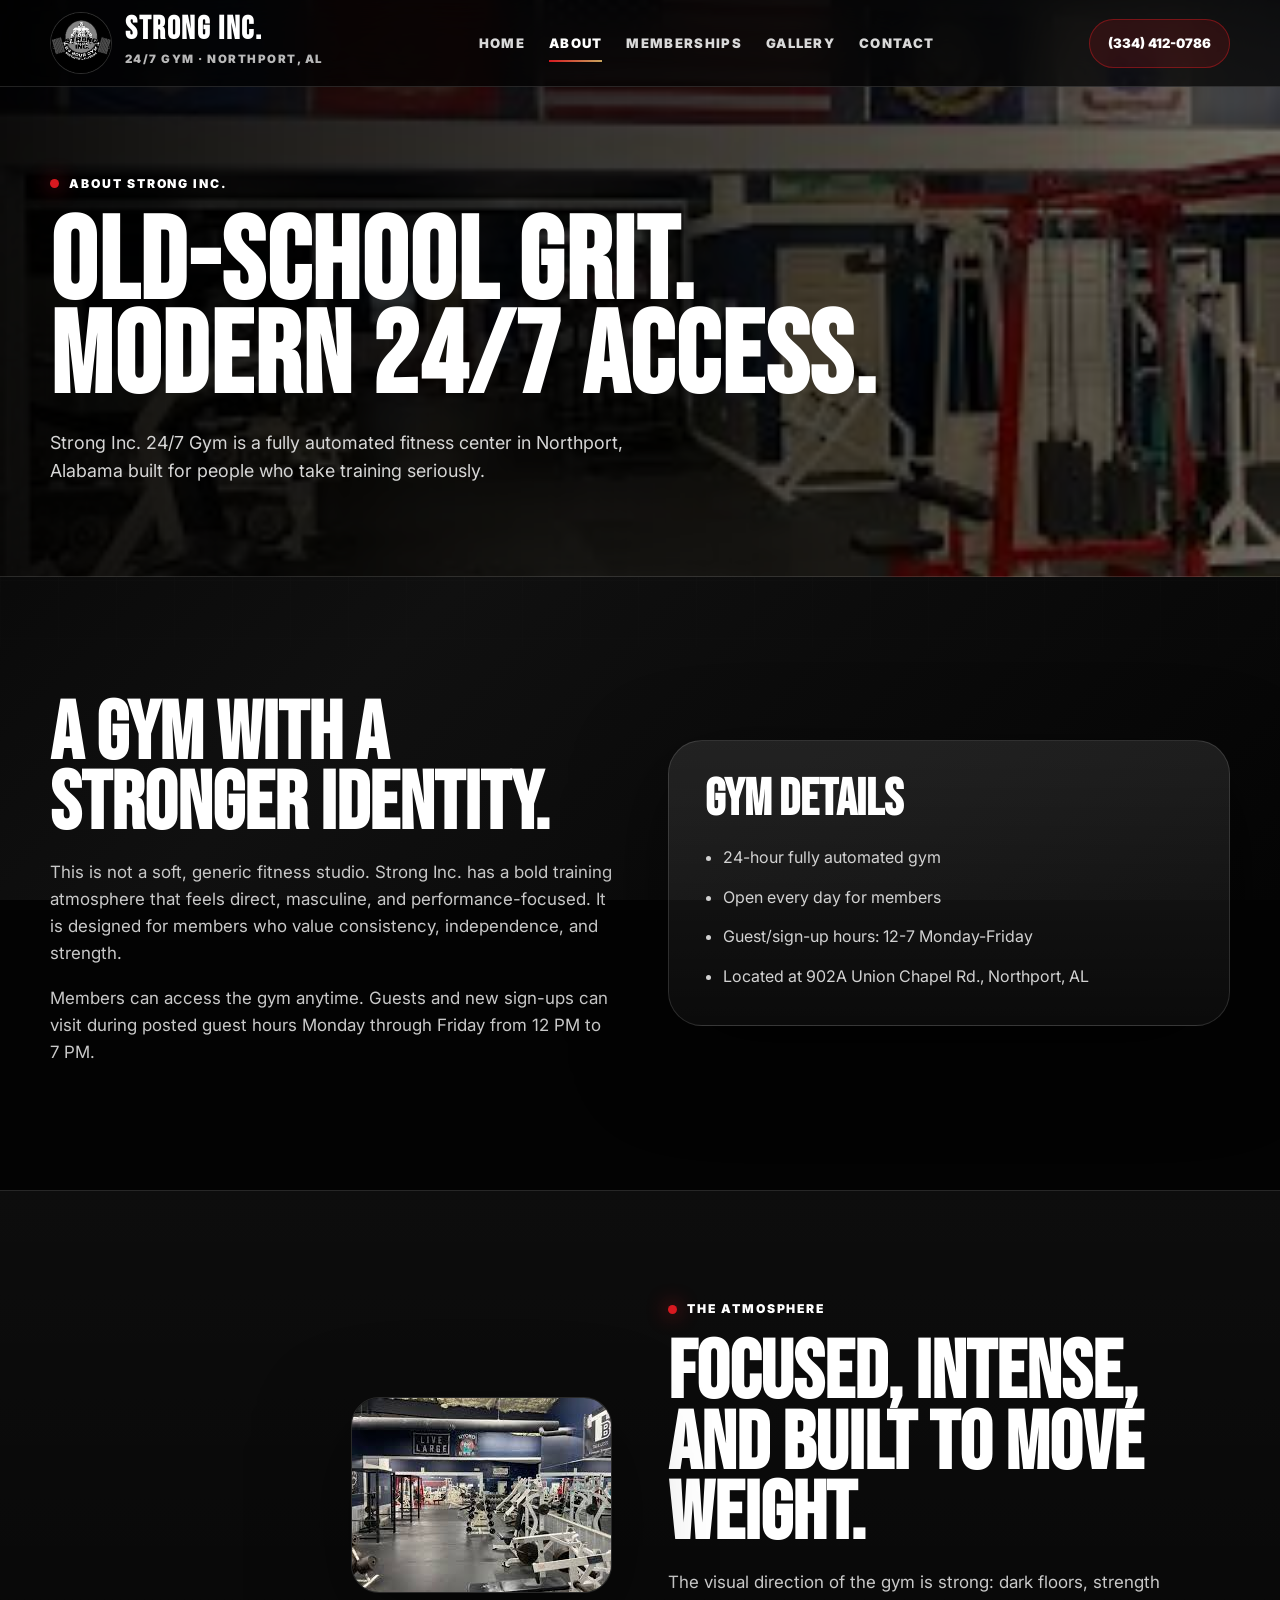
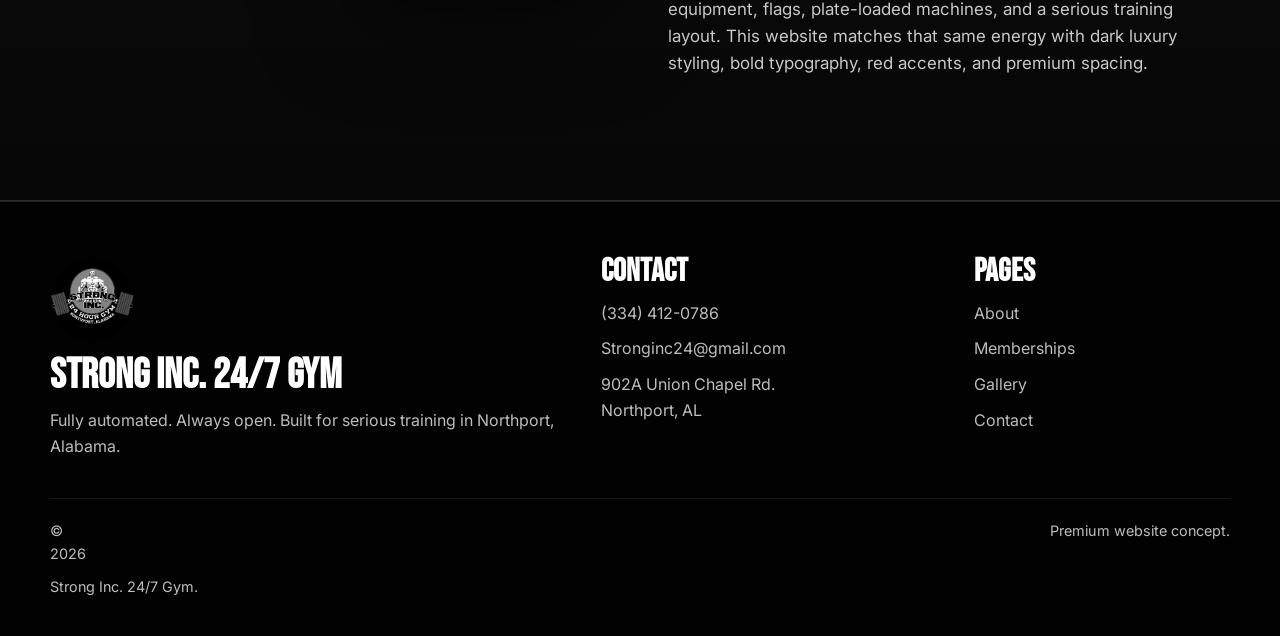
==== about.html @ 28fa3e50 "Add files via upload" ====
<!DOCTYPE html>
<html lang="en">
<head>
  <meta charset="UTF-8">
  <meta name="viewport" content="width=device-width, initial-scale=1.0">
  <title>About | Strong Inc. 24/7 Gym</title>
  <meta name="description" content="Strong Inc. 24/7 Gym is a fully automated, always-open gym in Northport, Alabama. Guest and sign-up hours are Monday-Friday from 12-7.">
  <link rel="preconnect" href="https://fonts.googleapis.com">
  <link rel="preconnect" href="https://fonts.gstatic.com" crossorigin>
  <link href="https://fonts.googleapis.com/css2?family=Bebas+Neue&family=Inter:wght@400;500;600;700;800;900&display=swap" rel="stylesheet">
  <link rel="stylesheet" href="style.css">
</head>
<body>
  <div class="noise"></div>

  <header class="site-header">
    <div class="container nav">
      <a class="brand" href="index.html">
        <img src="assets/images.jpg" alt="Strong Inc. 24/7 Gym logo">
        <div>
          <strong>Strong Inc.</strong>
          <span>24/7 Gym · Northport, AL</span>
        </div>
      </a>

      <nav class="nav-links" id="navLinks">
        <a class="" href="index.html">Home</a>
<a class="active" href="about.html">About</a>
<a class="" href="memberships.html">Memberships</a>
<a class="" href="gallery.html">Gallery</a>
<a class="" href="contact.html">Contact</a>
      </nav>

      <a class="nav-phone" href="tel:3344120786">(334) 412-0786</a>
      <button class="menu-toggle" id="menuToggle">☰</button>
    </div>
  </header>

  <main>
    
<section class="page-hero about-hero">
  <div class="container reveal">
    <span class="mini-label">About Strong Inc.</span>
    <h1>Old-school grit. Modern 24/7 access.</h1>
    <p>Strong Inc. 24/7 Gym is a fully automated fitness center in Northport, Alabama built for people who take training seriously.</p>
  </div>
</section>

<section class="section">
  <div class="container editorial-grid">
    <div class="reveal">
      <h2 class="section-title">A gym with a stronger identity.</h2>
      <p class="section-text">This is not a soft, generic fitness studio. Strong Inc. has a bold training atmosphere that feels direct, masculine, and performance-focused. It is designed for members who value consistency, independence, and strength.</p>
      <p class="section-text">Members can access the gym anytime. Guests and new sign-ups can visit during posted guest hours Monday through Friday from 12 PM to 7 PM.</p>
    </div>
    <div class="luxury-card reveal">
      <h3>Gym Details</h3>
      <ul>
        <li>24-hour fully automated gym</li>
        <li>Open every day for members</li>
        <li>Guest/sign-up hours: 12-7 Monday-Friday</li>
        <li>Located at 902A Union Chapel Rd., Northport, AL</li>
      </ul>
    </div>
  </div>
</section>

<section class="section dark-panel">
  <div class="container split reverse">
    <div class="reveal">
      <span class="mini-label">The Atmosphere</span>
      <h2 class="section-title">Focused, intense, and built to move weight.</h2>
      <p class="section-text">The visual direction of the gym is strong: dark floors, strength equipment, flags, plate-loaded machines, and a serious training layout. This website matches that same energy with dark luxury styling, bold typography, red accents, and premium spacing.</p>
    </div>
    <img class="rounded-img reveal" src="assets/download.jpg" alt="Strong Inc. gym interior">
  </div>
</section>

  </main>

  <footer class="footer">
    <div class="container footer-grid">
      <div>
        <img class="footer-logo" src="assets/images.jpg" alt="Strong Inc. logo">
        <h2>Strong Inc. 24/7 Gym</h2>
        <p>Fully automated. Always open. Built for serious training in Northport, Alabama.</p>
      </div>
      <div>
        <h3>Contact</h3>
        <a href="tel:3344120786">(334) 412-0786</a>
        <a href="mailto:Stronginc24@gmail.com">Stronginc24@gmail.com</a>
        <span>902A Union Chapel Rd.<br>Northport, AL</span>
      </div>
      <div>
        <h3>Pages</h3>
        <a href="about.html">About</a>
        <a href="memberships.html">Memberships</a>
        <a href="gallery.html">Gallery</a>
        <a href="contact.html">Contact</a>
      </div>
    </div>
    <div class="container footer-bottom">
      <span>© <span id="year"></span> Strong Inc. 24/7 Gym.</span>
      <span>Premium website concept.</span>
    </div>
  </footer>

  <script src="script.js"></script>
</body>
</html>
---- style.css ----
:root{
  --black:#030303;
  --black2:#080808;
  --charcoal:#111214;
  --charcoal2:#18191c;
  --steel:#2a2d31;
  --muted:#a6a7aa;
  --white:#ffffff;
  --off:#f2f2f2;
  --red:#d71920;
  --red2:#7c0d11;
  --gold:#c8a45d;
  --border:rgba(255,255,255,.13);
  --glass:rgba(255,255,255,.075);
  --shadow:0 30px 90px rgba(0,0,0,.55);
  --radius:28px;
}

*{box-sizing:border-box;margin:0;padding:0}
html{scroll-behavior:smooth}
body{
  font-family:Inter,system-ui,sans-serif;
  background:var(--black);
  color:var(--white);
  line-height:1.6;
  overflow-x:hidden;
}
body:before{
  content:"";
  position:fixed;
  inset:0;
  z-index:-3;
  background:
    radial-gradient(circle at 20% 10%,rgba(215,25,32,.22),transparent 30%),
    radial-gradient(circle at 85% 15%,rgba(200,164,93,.12),transparent 26%),
    linear-gradient(135deg,#020202,#101010 48%,#050505);
}
.noise{
  position:fixed;
  inset:0;
  pointer-events:none;
  opacity:.09;
  z-index:-1;
  background-image:
    linear-gradient(rgba(255,255,255,.55) 1px,transparent 1px),
    linear-gradient(90deg,rgba(255,255,255,.55) 1px,transparent 1px);
  background-size:58px 58px;
  mask-image:linear-gradient(to bottom,black,transparent 85%);
}
img{display:block;max-width:100%}
a{text-decoration:none;color:inherit}
.container{width:min(1180px,calc(100% - 36px));margin:auto}

.site-header{
  position:fixed;
  inset:0 0 auto 0;
  z-index:1000;
  background:rgba(2,2,2,.72);
  border-bottom:1px solid var(--border);
  backdrop-filter:blur(22px);
}
.nav{
  height:86px;
  display:flex;
  align-items:center;
  justify-content:space-between;
  gap:22px;
}
.brand{display:flex;align-items:center;gap:13px}
.brand img{
  width:62px;height:62px;
  object-fit:contain;
  border-radius:50%;
  border:1px solid rgba(255,255,255,.18);
  background:#000;
}
.brand strong{
  display:block;
  font-family:"Bebas Neue",sans-serif;
  font-size:2rem;
  line-height:.9;
  letter-spacing:.05em;
}
.brand span{
  color:#b8b8b8;
  font-size:.72rem;
  text-transform:uppercase;
  font-weight:900;
  letter-spacing:.13em;
}
.nav-links{
  display:flex;
  align-items:center;
  gap:24px;
  color:#d9d9d9;
  font-size:.82rem;
  text-transform:uppercase;
  font-weight:900;
  letter-spacing:.1em;
}
.nav-links a{position:relative;padding:8px 0}
.nav-links a:after{
  content:"";
  position:absolute;
  left:0;bottom:0;
  width:0;height:2px;
  background:linear-gradient(90deg,var(--red),var(--gold));
  transition:.25s;
}
.nav-links a:hover:after,.nav-links a.active:after{width:100%}
.nav-links a.active{color:#fff}
.nav-phone{
  padding:13px 18px;
  border:1px solid rgba(215,25,32,.45);
  border-radius:999px;
  color:#fff;
  background:rgba(215,25,32,.14);
  font-weight:900;
  font-size:.82rem;
}
.menu-toggle{display:none}

.hero{
  min-height:100vh;
  position:relative;
  padding:145px 0 80px;
  display:grid;
  align-items:center;
  overflow:hidden;
}
.hero-home{
  background:
    linear-gradient(90deg,rgba(0,0,0,.95),rgba(0,0,0,.68),rgba(0,0,0,.38)),
    url("assets/download-1.jpg") center/cover no-repeat;
}
.hero-overlay{
  position:absolute;inset:0;
  background:
    linear-gradient(to bottom,rgba(0,0,0,.2),#030303 102%),
    radial-gradient(circle at 80% 20%,rgba(215,25,32,.24),transparent 28%);
}
.hero-grid{
  position:relative;
  z-index:2;
  display:grid;
  grid-template-columns:1.15fr .85fr;
  gap:56px;
  align-items:center;
}
.kicker,.mini-label{
  display:inline-flex;
  align-items:center;
  gap:10px;
  color:#fff;
  font-size:.76rem;
  text-transform:uppercase;
  letter-spacing:.16em;
  font-weight:900;
}
.kicker:before,.mini-label:before{
  content:"";
  width:9px;height:9px;
  border-radius:50%;
  background:var(--red);
  box-shadow:0 0 20px var(--red);
}
h1{
  font-family:"Bebas Neue",sans-serif;
  font-size:clamp(4.3rem,9vw,9.4rem);
  line-height:.82;
  letter-spacing:.015em;
  text-transform:uppercase;
  max-width:920px;
  margin:22px 0;
}
.hero-subtext{
  max-width:670px;
  font-size:1.12rem;
  color:#d6d6d6;
}
.hero-buttons{display:flex;flex-wrap:wrap;gap:14px;margin-top:30px}
.btn{
  display:inline-flex;
  justify-content:center;
  align-items:center;
  min-height:52px;
  padding:15px 23px;
  border-radius:999px;
  font-weight:950;
  text-transform:uppercase;
  letter-spacing:.07em;
  font-size:.84rem;
  border:1px solid transparent;
  transition:.25s;
}
.btn:hover{transform:translateY(-3px)}
.btn-red{
  background:linear-gradient(135deg,var(--red),#ff363e);
  box-shadow:0 22px 44px rgba(215,25,32,.34);
}
.btn-glass{
  background:rgba(255,255,255,.08);
  border-color:var(--border);
  backdrop-filter:blur(16px);
}
.hero-stats{
  display:grid;
  grid-template-columns:repeat(3,1fr);
  gap:13px;
  max-width:690px;
  margin-top:34px;
}
.hero-stats div{
  padding:19px;
  border:1px solid var(--border);
  border-radius:22px;
  background:rgba(255,255,255,.07);
  backdrop-filter:blur(16px);
}
.hero-stats strong{
  font-family:"Bebas Neue",sans-serif;
  display:block;
  font-size:2.7rem;
  line-height:.9;
}
.hero-stats span{
  color:#bfbfbf;
  text-transform:uppercase;
  font-size:.72rem;
  font-weight:900;
  letter-spacing:.12em;
}
.hero-card{
  background:linear-gradient(180deg,rgba(255,255,255,.14),rgba(255,255,255,.04));
  border:1px solid var(--border);
  border-radius:36px;
  padding:28px;
  box-shadow:var(--shadow);
  transform:rotate(1deg);
}
.hero-card img{
  width:100%;
  aspect-ratio:1/1;
  object-fit:contain;
  border-radius:50%;
  background:#000;
  border:1px solid rgba(255,255,255,.18);
  padding:14px;
}
.hero-card h3{
  font-family:"Bebas Neue",sans-serif;
  font-size:3.6rem;
  line-height:.9;
  margin-top:24px;
}
.hero-card p{color:#c9c9c9}

.section{padding:105px 0}
.luxury-strip{
  background:linear-gradient(90deg,rgba(215,25,32,.20),rgba(200,164,93,.10),rgba(255,255,255,.04));
  border-block:1px solid var(--border);
}
.strip-grid{
  display:grid;
  grid-template-columns:.9fr 1.1fr;
  gap:34px;
  align-items:end;
}
.strip-grid h2,.cta-box h2{
  font-family:"Bebas Neue",sans-serif;
  font-size:clamp(3rem,6vw,6.2rem);
  line-height:.86;
  margin-top:16px;
}
.strip-grid p{color:#d2d2d2;font-size:1.08rem}

.split,.editorial-grid,.contact-layout{
  display:grid;
  grid-template-columns:1fr 1fr;
  gap:56px;
  align-items:center;
}
.reverse{direction:rtl}
.reverse>*{direction:ltr}
.media-stack{position:relative;min-height:560px}
.stack-main,.stack-small,.rounded-img{
  border-radius:var(--radius);
  border:1px solid var(--border);
  box-shadow:var(--shadow);
  object-fit:cover;
}
.stack-main{
  position:absolute;
  left:0;top:0;
  width:78%;height:410px;
}
.stack-small{
  position:absolute;
  right:0;bottom:0;
  width:55%;height:320px;
  border:8px solid var(--black);
}
.floating-badge{
  position:absolute;
  left:35px;bottom:62px;
  background:linear-gradient(135deg,var(--red),var(--red2));
  padding:22px 25px;
  border-radius:24px;
  box-shadow:0 22px 60px rgba(215,25,32,.35);
  text-transform:uppercase;
  font-weight:950;
  letter-spacing:.1em;
}
.section-title{
  font-family:"Bebas Neue",sans-serif;
  font-size:clamp(3rem,6.4vw,6rem);
  line-height:.86;
  margin:18px 0;
  text-transform:uppercase;
}
.section-text{
  color:#c9c9c9;
  font-size:1.06rem;
  max-width:760px;
  margin-bottom:18px;
}
.feature-list{
  display:grid;
  gap:12px;
  margin:30px 0;
}
.feature-list div{
  display:flex;
  align-items:center;
  gap:18px;
  padding:18px;
  border-radius:20px;
  border:1px solid var(--border);
  background:var(--glass);
}
.feature-list b{
  color:var(--gold);
  font-family:"Bebas Neue",sans-serif;
  font-size:1.7rem;
}
.feature-list span{font-weight:800}
.text-link{
  color:var(--gold);
  font-weight:950;
  text-transform:uppercase;
  letter-spacing:.08em;
}
.dark-panel{
  background:linear-gradient(180deg,rgba(255,255,255,.045),rgba(255,255,255,.018));
  border-block:1px solid var(--border);
}
.section-header{margin-bottom:38px}
.cards-3,.pricing-grid{
  display:grid;
  grid-template-columns:repeat(3,1fr);
  gap:22px;
}
.image-card{
  position:relative;
  min-height:430px;
  overflow:hidden;
  border-radius:32px;
  border:1px solid var(--border);
  box-shadow:var(--shadow);
}
.image-card img{
  width:100%;height:100%;
  min-height:430px;
  object-fit:cover;
  opacity:.64;
  filter:contrast(1.1) grayscale(.2);
  transition:.45s;
}
.image-card:hover img{transform:scale(1.07);opacity:.86}
.image-card div{
  position:absolute;
  inset:auto 0 0 0;
  padding:28px;
  background:linear-gradient(transparent,rgba(0,0,0,.94));
}
.image-card h3{
  font-family:"Bebas Neue",sans-serif;
  font-size:3rem;
  line-height:.9;
}
.image-card p{color:#d4d4d4}

.cta-section{padding-top:80px}
.cta-box{
  border:1px solid var(--border);
  border-radius:40px;
  padding:70px;
  box-shadow:var(--shadow);
  background:
    linear-gradient(90deg,rgba(0,0,0,.94),rgba(0,0,0,.55)),
    url("assets/download-2.jpg") center/cover no-repeat;
}

.page-hero{
  min-height:62vh;
  padding:170px 0 90px;
  display:grid;
  align-items:end;
  background:
    linear-gradient(90deg,rgba(0,0,0,.94),rgba(0,0,0,.56)),
    url("assets/download.jpg") center/cover no-repeat;
  border-bottom:1px solid var(--border);
}
.about-hero{background-image:linear-gradient(90deg,rgba(0,0,0,.94),rgba(0,0,0,.56)),url("assets/download-2.jpg")}
.membership-hero{background-image:linear-gradient(90deg,rgba(0,0,0,.94),rgba(0,0,0,.56)),url("assets/download-1.jpg")}
.gallery-hero{background-image:linear-gradient(90deg,rgba(0,0,0,.94),rgba(0,0,0,.56)),url("assets/download.jpg")}
.contact-hero{background-image:linear-gradient(90deg,rgba(0,0,0,.94),rgba(0,0,0,.56)),url("assets/download-3.jpg")}
.page-hero p{max-width:650px;color:#d6d6d6;font-size:1.12rem}

.luxury-card,.price-card,.contact-info,.contact-form{
  border:1px solid var(--border);
  border-radius:34px;
  padding:36px;
  background:linear-gradient(180deg,rgba(255,255,255,.095),rgba(255,255,255,.035));
  box-shadow:var(--shadow);
}
.luxury-card h3,.price-card h3,.contact-form h3{
  font-family:"Bebas Neue",sans-serif;
  font-size:3.2rem;
  line-height:.9;
  margin-bottom:22px;
}
.luxury-card ul,.price-card ul{display:grid;gap:14px;color:#d2d2d2;margin-left:18px}
.price-card{position:relative}
.price-card.featured{
  transform:translateY(-18px);
  border-color:rgba(215,25,32,.55);
  background:linear-gradient(180deg,rgba(215,25,32,.19),rgba(255,255,255,.04));
}
.featured-tag{
  position:absolute;
  right:24px;top:24px;
  background:var(--red);
  padding:8px 12px;
  border-radius:999px;
  font-size:.68rem;
  font-weight:950;
  text-transform:uppercase;
  letter-spacing:.12em;
}
.price{
  font-family:"Bebas Neue",sans-serif;
  font-size:5rem;
  line-height:.85;
  color:var(--gold);
  margin:10px 0 24px;
}
.price-card .btn{margin-top:26px;width:100%}

.gallery-grid{
  display:grid;
  grid-template-columns:1.15fr .85fr .85fr;
  grid-auto-rows:260px;
  gap:18px;
}
.gallery-item{
  overflow:hidden;
  border-radius:30px;
  border:1px solid var(--border);
  background:#111;
  box-shadow:var(--shadow);
}
.gallery-item.large{grid-row:span 2}
.gallery-item img{
  width:100%;height:100%;
  object-fit:cover;
  filter:contrast(1.08) grayscale(.12);
  transition:.4s;
}
.gallery-item:hover img{transform:scale(1.06);filter:contrast(1.15)}
.logo-tile img{object-fit:contain;padding:30px;background:#000}

.contact-layout{align-items:start}
.contact-block{
  padding:20px 0;
  border-bottom:1px solid var(--border);
  display:grid;
  gap:6px;
}
.contact-block strong{
  text-transform:uppercase;
  font-size:.78rem;
  letter-spacing:.13em;
  color:var(--gold);
}
.contact-block a,.contact-block span{color:#e2e2e2;font-size:1.05rem}
.contact-info .btn{margin-top:24px}

.contact-form p{color:#c7c7c7;margin-bottom:22px}
.contact-form label{
  display:grid;
  gap:8px;
  margin-bottom:16px;
  color:#e8e8e8;
  font-weight:850;
  font-size:.88rem;
  text-transform:uppercase;
  letter-spacing:.08em;
}
input,select,textarea{
  width:100%;
  border:1px solid var(--border);
  background:rgba(0,0,0,.36);
  color:#fff;
  border-radius:16px;
  padding:15px 16px;
  font:inherit;
  outline:none;
}
textarea{resize:vertical}
input:focus,select:focus,textarea:focus{border-color:rgba(215,25,32,.65)}
.form-note{margin-top:14px;color:var(--gold)!important}

.footer{
  border-top:1px solid var(--border);
  background:#020202;
  padding:56px 0 28px;
}
.footer-grid{
  display:grid;
  grid-template-columns:1.3fr .85fr .65fr;
  gap:38px;
}
.footer-logo{width:84px;height:84px;border-radius:50%;object-fit:contain;margin-bottom:15px}
.footer h2,.footer h3{
  font-family:"Bebas Neue",sans-serif;
  font-size:2.6rem;
  line-height:.9;
  margin-bottom:14px;
}
.footer h3{font-size:2rem}
.footer p,.footer a,.footer span{color:#bdbdbd}
.footer a,.footer span{display:block;margin-bottom:10px}
.footer-bottom{
  margin-top:38px;
  padding-top:20px;
  border-top:1px solid rgba(255,255,255,.08);
  display:flex;
  justify-content:space-between;
  color:#838383;
  font-size:.9rem;
}

.reveal{opacity:0;transform:translateY(30px);transition:.75s ease}
.reveal.visible{opacity:1;transform:translateY(0)}

@media(max-width:980px){
  .menu-toggle{
    display:block;
    color:#fff;
    background:var(--glass);
    border:1px solid var(--border);
    border-radius:12px;
    padding:10px 13px;
    font-size:1.15rem;
  }
  .nav-phone{display:none}
  .nav-links{
    display:none;
    position:absolute;
    top:86px;
    left:18px;
    right:18px;
    flex-direction:column;
    align-items:stretch;
    gap:0;
    padding:18px;
    border-radius:24px;
    background:rgba(3,3,3,.97);
    border:1px solid var(--border);
  }
  .nav-links.open{display:flex}
  .nav-links a{padding:15px}
  .hero-grid,.split,.editorial-grid,.contact-layout,.strip-grid,.footer-grid{grid-template-columns:1fr}
  .cards-3,.pricing-grid{grid-template-columns:1fr}
  .price-card.featured{transform:none}
  .gallery-grid{grid-template-columns:1fr 1fr}
  .gallery-item.large{grid-row:span 1}
}
@media(max-width:640px){
  .brand span{display:none}
  .brand strong{font-size:1.65rem}
  h1{font-size:4.3rem}
  .hero-stats{grid-template-columns:1fr}
  .hero-card{transform:none}
  .section{padding:78px 0}
  .media-stack{min-height:auto;display:grid;gap:16px}
  .stack-main,.stack-small{position:static;width:100%;height:285px}
  .stack-small{border:1px solid var(--border)}
  .floating-badge{position:static;text-align:center}
  .cta-box{padding:38px 24px}
  .gallery-grid{grid-template-columns:1fr}
  .footer-bottom{display:grid;gap:8px}
}
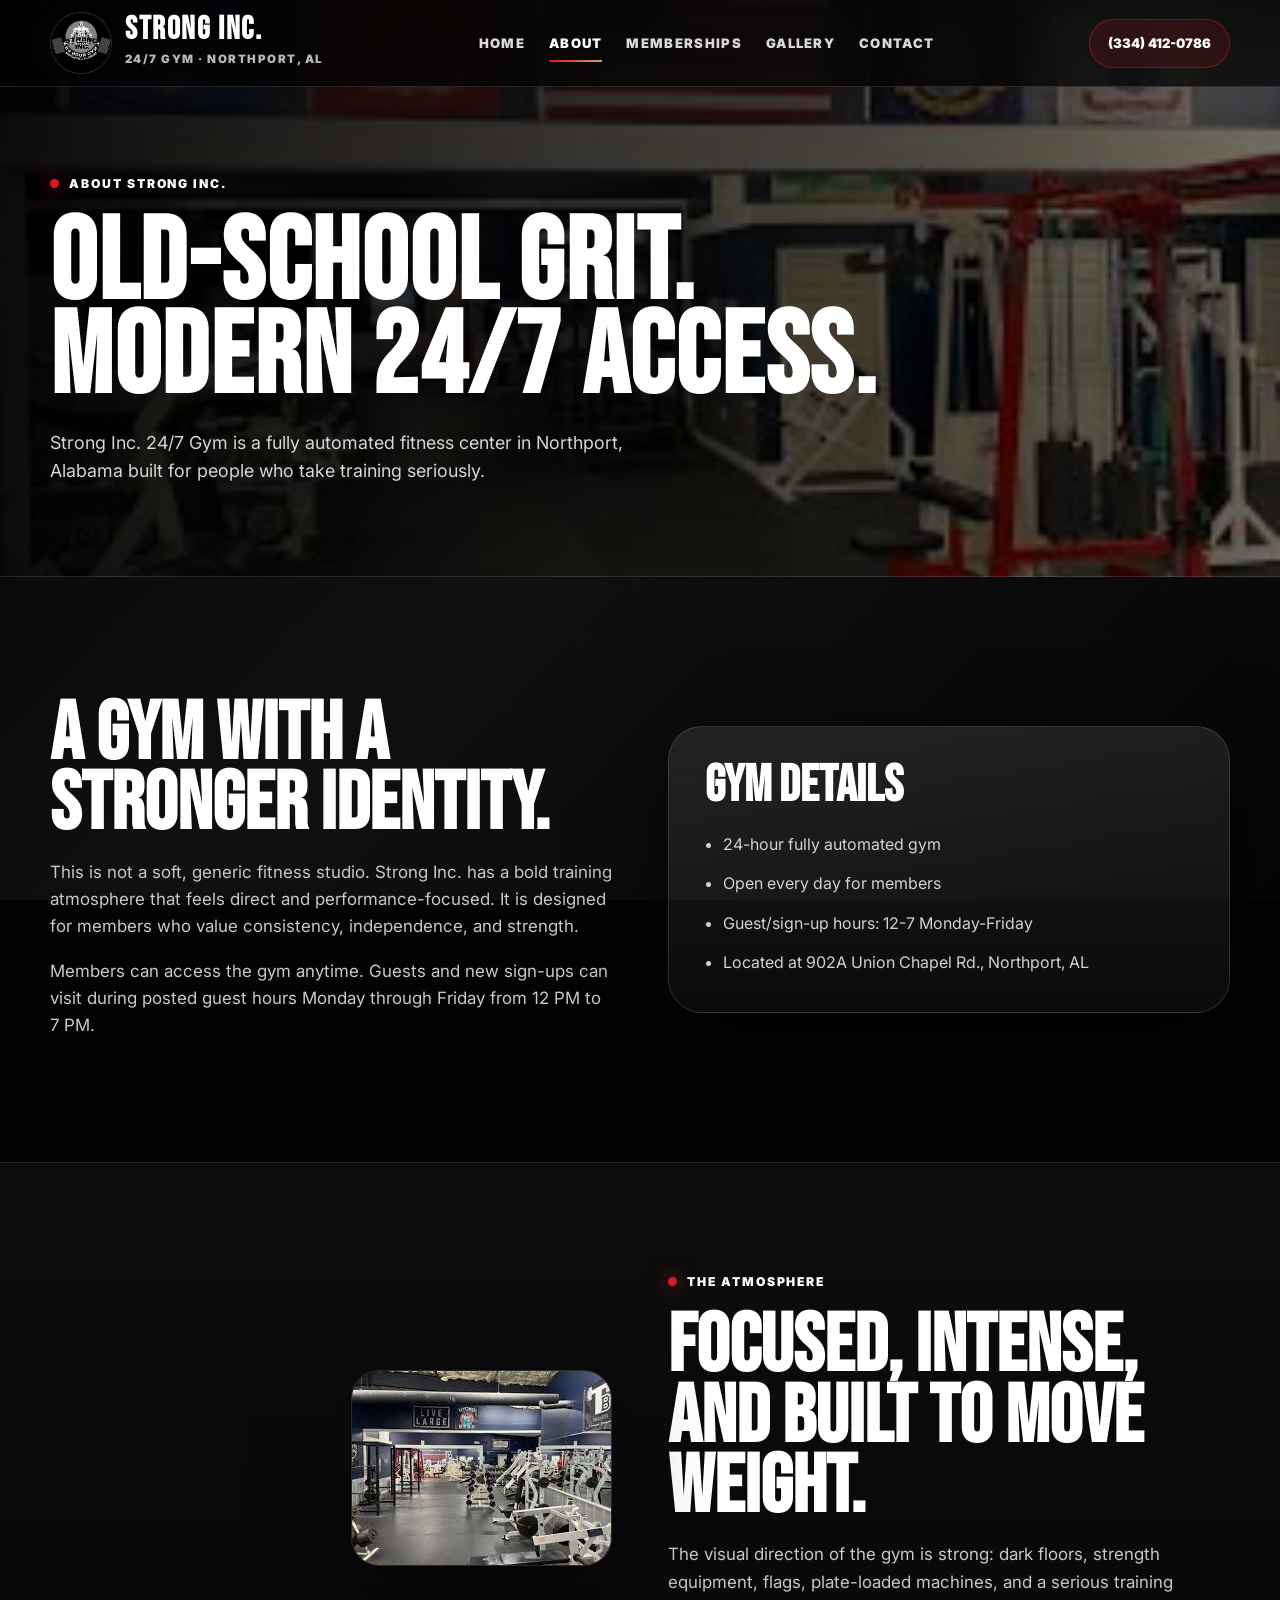
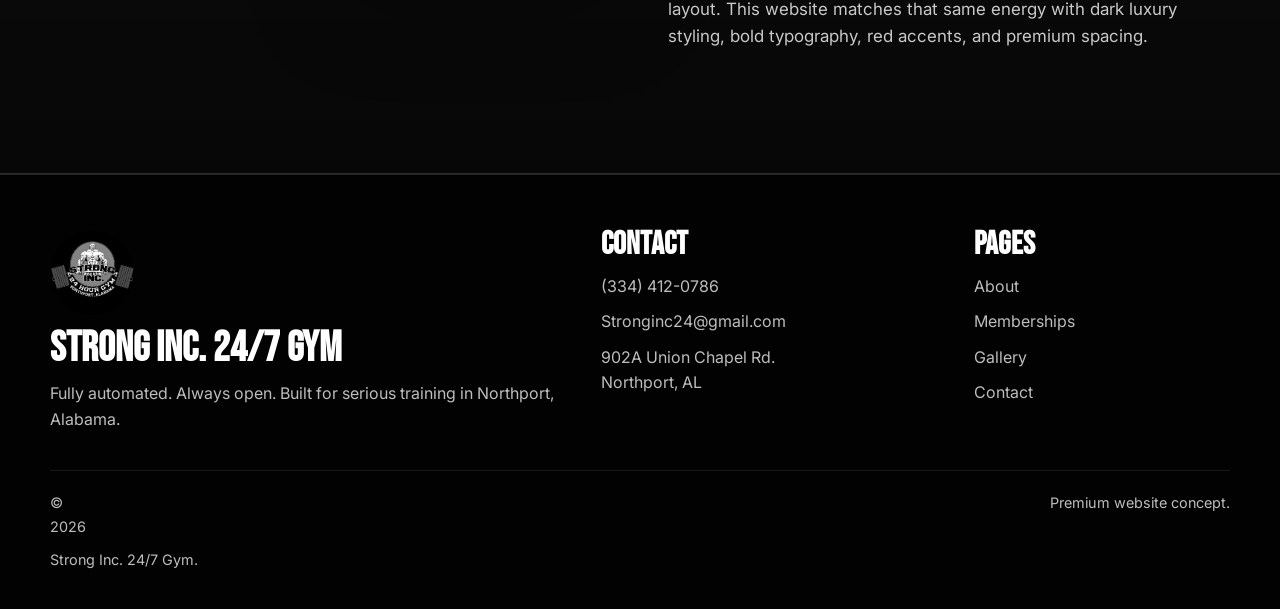
==== commit 89502fab: "Update about.html" ====
--- a/about.html
+++ b/about.html
@@ -50,7 +50,7 @@
   <div class="container editorial-grid">
     <div class="reveal">
       <h2 class="section-title">A gym with a stronger identity.</h2>
-      <p class="section-text">This is not a soft, generic fitness studio. Strong Inc. has a bold training atmosphere that feels direct, masculine, and performance-focused. It is designed for members who value consistency, independence, and strength.</p>
+      <p class="section-text">This is not a soft, generic fitness studio. Strong Inc. has a bold training atmosphere that feels direct and performance-focused. It is designed for members who value consistency, independence, and strength.</p>
       <p class="section-text">Members can access the gym anytime. Guests and new sign-ups can visit during posted guest hours Monday through Friday from 12 PM to 7 PM.</p>
     </div>
     <div class="luxury-card reveal">
